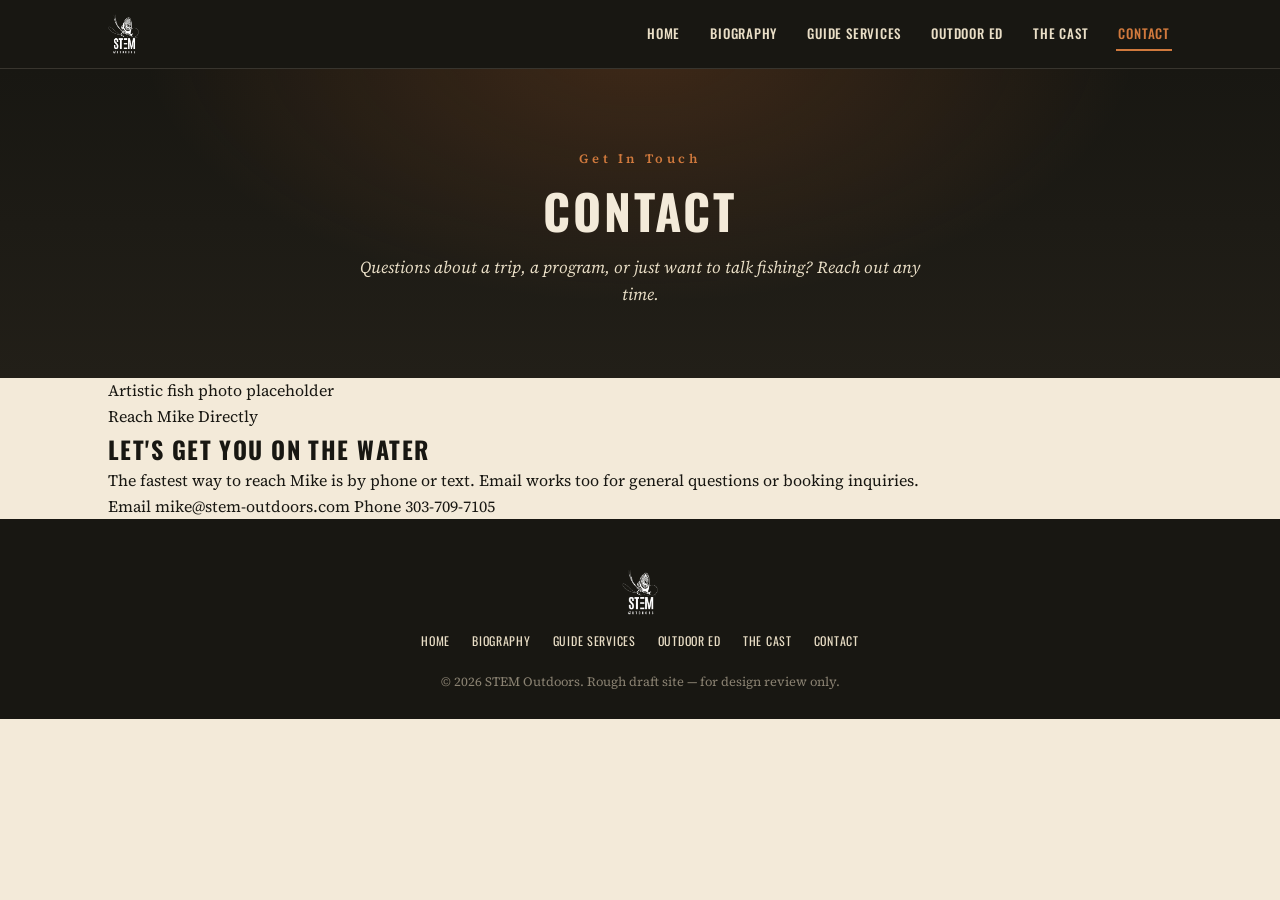
==== contact.html @ bbee6f13 "Add files via upload" ====
<!DOCTYPE html>
<html lang="en">
<head>
<meta charset="UTF-8">
<meta name="viewport" content="width=device-width, initial-scale=1.0">
<title>Contact — STEM Outdoors</title>
<link rel="preconnect" href="https://fonts.googleapis.com">
<link href="https://fonts.googleapis.com/css2?family=Oswald:wght@400;500;600;700&family=Source+Serif+4:ital,wght@0,400;0,600;1,400&display=swap" rel="stylesheet">
<link rel="stylesheet" href="assets/styles.css">
</head>
<body>

<header class="site-nav">
  <nav class="nav">
    <a class="brand" href="index.html#home">
      <img src="assets/logo-white.png" alt="STEM Outdoors logo">
    </a>
    <button class="nav-toggle" aria-label="Toggle menu" onclick="document.querySelector('.nav ul').classList.toggle('open')">&#9776;</button>
    <ul>
      <li><a href="index.html#home">Home</a></li>
      <li><a href="index.html#about">Biography</a></li>
      <li><a href="services.html">Guide Services</a></li>
      <li><a href="outdoor-ed.html">Outdoor Ed</a></li>
      <li><a href="the-cast.html">The Cast</a></li>
      <li><a href="contact.html" class="active">Contact</a></li>
    </ul>
  </nav>
</header>

<section class="page-header">
  <div class="eyebrow">Get In Touch</div>
  <h1>Contact</h1>
  <p>Questions about a trip, a program, or just want to talk fishing? Reach out any time.</p>
</section>

<section class="contact">
  <div class="wrap contact-grid">
    <div class="contact-photo">Artistic fish photo placeholder</div>
    <div class="contact-info">
      <div class="eyebrow">Reach Mike Directly</div>
      <h2>Let's Get You On The Water</h2>
      <p>The fastest way to reach Mike is by phone or text. Email works too for general questions or booking inquiries.</p>
      <div class="contact-methods">
        <a class="contact-method" href="mailto:mike@stem-outdoors.com">
          <span class="label">Email</span>
          <span class="value">mike@stem-outdoors.com</span>
        </a>
        <a class="contact-method" href="tel:3037097105">
          <span class="label">Phone</span>
          <span class="value">303-709-7105</span>
        </a>
      </div>
    </div>
  </div>
</section>

<footer>
  <img src="assets/logo-white.png" alt="STEM Outdoors logo">
  <div class="foot-links">
    <a href="index.html#home">Home</a>
    <a href="index.html#about">Biography</a>
    <a href="services.html">Guide Services</a>
    <a href="outdoor-ed.html">Outdoor Ed</a>
    <a href="the-cast.html">The Cast</a>
    <a href="contact.html">Contact</a>
  </div>
  <div class="fine">&copy; 2026 STEM Outdoors. Rough draft site — for design review only.</div>
</footer>

</body>
</html>
---- assets/styles.css ----
:root{
  --charcoal:#181712;
  --charcoal-2:#221f18;
  --pine:#2e3a2c;
  --pine-dark:#212a20;
  --rust:#b5602a;
  --rust-light:#d0793d;
  --cream:#f3ead9;
  --cream-2:#e9dec6;
  --stone:#8a8272;
  --line:rgba(243,234,217,0.14);
}
*{box-sizing:border-box;margin:0;padding:0;}
html{scroll-behavior:smooth;}
body{
  font-family:'Source Serif 4', Georgia, serif;
  background:var(--cream);
  color:var(--charcoal);
  line-height:1.6;
}
h1,h2,h3,.nav a,.btn,.tag,.foot-links a{
  font-family:'Oswald', 'Arial Narrow', sans-serif;
  text-transform:uppercase;
  letter-spacing:0.06em;
}
a{color:inherit;text-decoration:none;}
img{max-width:100%;display:block;}
.wrap{max-width:1120px;margin:0 auto;padding:0 28px;}

/* NAV */
header.site-nav{
  position:sticky;top:0;z-index:50;
  background:var(--charcoal);
  border-bottom:1px solid var(--line);
}
.nav{
  display:flex;align-items:center;justify-content:space-between;
  padding:14px 28px;max-width:1120px;margin:0 auto;
}
.nav .brand{display:flex;align-items:center;gap:12px;}
.nav .brand img{height:40px;width:auto;}
.nav .brand span{color:var(--cream);font-size:0.95rem;font-weight:600;}
.nav ul{display:flex;gap:26px;list-style:none;}
.nav ul a{
  color:var(--cream-2);font-size:0.82rem;font-weight:500;
  padding:6px 2px;border-bottom:2px solid transparent;
  transition:border-color .2s, color .2s;
}
.nav ul a:hover{color:var(--rust-light);border-color:var(--rust-light);}
.nav ul a.active{color:var(--rust-light);border-color:var(--rust-light);}
.nav ul .disabled{opacity:0.45;pointer-events:none;}
.nav-toggle{display:none;background:none;border:0;color:var(--cream);font-size:1.4rem;cursor:pointer;}

@media (max-width:760px){
  .nav ul{
    position:absolute;top:100%;left:0;right:0;
    flex-direction:column;background:var(--charcoal);
    padding:10px 28px 22px;gap:16px;
    display:none;
  }
  .nav ul.open{display:flex;}
  .nav-toggle{display:block;}
}

/* HERO */
.hero{
  position:relative;
  background:
    radial-gradient(ellipse at 50% -10%, rgba(181,96,42,0.25), transparent 55%),
    linear-gradient(180deg, var(--charcoal) 0%, var(--charcoal-2) 100%);
  color:var(--cream);
  padding:110px 28px 90px;
  overflow:hidden;
  text-align:center;
}
.hero::before{
  content:"";
  position:absolute;inset:0;
  background-image:
    repeating-linear-gradient(0deg, transparent 0 38px, rgba(243,234,217,0.035) 38px 39px),
    repeating-linear-gradient(90deg, transparent 0 38px, rgba(243,234,217,0.035) 38px 39px);
  pointer-events:none;
}
.hero-inner{position:relative;z-index:2;max-width:640px;margin:0 auto;}
.hero-inner img.logo{width:190px;margin:0 auto 26px;}
.hero-inner .kicker{
  color:var(--rust-light);font-size:0.8rem;font-weight:600;
  letter-spacing:0.28em;margin-bottom:14px;
}
.hero-inner h1{
  font-size:clamp(2.1rem,5vw,3.4rem);
  color:var(--cream);font-weight:700;line-height:1.15;margin-bottom:18px;
}
.hero-inner p{
  font-family:'Source Serif 4', serif;
  color:var(--cream-2);font-size:1.08rem;font-style:italic;
  max-width:480px;margin:0 auto 34px;
}
.btn{
  display:inline-block;background:var(--rust);color:var(--cream);
  font-size:0.82rem;font-weight:600;padding:14px 32px;
  border-radius:2px;transition:background .2s;
}
.btn:hover{background:var(--rust-light);}
.btn-outline{
  display:inline-block;background:transparent;color:var(--cream);
  border:1px solid var(--cream-2);
  font-size:0.82rem;font-weight:600;padding:13px 31px;
  border-radius:2px;transition:background .2s, color .2s;
}
.btn-outline:hover{background:var(--cream-2);color:var(--charcoal);}

/* Page header (secondary pages, shorter than home hero) */
.page-header{
  position:relative;
  background:
    radial-gradient(ellipse at 50% -10%, rgba(181,96,42,0.25), transparent 55%),
    linear-gradient(180deg, var(--charcoal) 0%, var(--charcoal-2) 100%);
  color:var(--cream);
  padding:80px 28px 70px;
  text-align:center;
}
.page-header .eyebrow{
  color:var(--rust-light);font-size:0.8rem;font-weight:600;
  letter-spacing:0.28em;margin-bottom:14px;
}
.page-header h1{
  font-size:clamp(2rem,4.5vw,3rem);
  color:var(--cream);font-weight:700;line-height:1.15;margin-bottom:16px;
}
.page-header p{
  font-family:'Source Serif 4', serif;
  color:var(--cream-2);font-size:1.05rem;font-style:italic;
  max-width:560px;margin:0 auto;
}

/* mountain photo divider */
.divider{position:relative;height:300px;overflow:hidden;background:var(--charcoal);}
.divider-photo{
  position:absolute;inset:-2%;
  background-image:url('https://commons.wikimedia.org/wiki/Special:FilePath/Rocky_mountains_banner.jpg');
  background-size:cover;background-position:center 60%;
  filter:grayscale(0.5) sepia(0.12) contrast(1.08) brightness(0.82);
}
.divider::before{
  content:"";position:absolute;top:0;left:0;right:0;height:70px;z-index:2;
  background:linear-gradient(to bottom, var(--charcoal), transparent);
}
.divider::after{
  content:"";position:absolute;bottom:0;left:0;right:0;height:70px;z-index:2;
  background:linear-gradient(to top, var(--cream), transparent);
}
.divider-credit{
  position:absolute;bottom:10px;right:16px;z-index:3;
  font-family:'Oswald',sans-serif;text-transform:none;letter-spacing:0.02em;
  font-size:0.62rem;color:rgba(243,234,217,0.85);
  background:rgba(0,0,0,0.35);padding:4px 9px;border-radius:2px;
}
.divider-credit:hover{color:var(--rust-light);}
@media (max-width:700px){
  .divider{height:190px;}
}

/* ABOUT / BIO */
.about{
  background:var(--cream);
  padding:90px 28px 100px;
}
.about-grid{
  display:grid;grid-template-columns:220px 1fr;gap:56px;align-items:start;
}
.portrait{
  aspect-ratio:4/5;
  background:var(--pine);
  border:6px solid var(--charcoal);
  display:flex;align-items:center;justify-content:center;
  color:var(--cream-2);font-size:0.75rem;text-align:center;padding:16px;
}
.about .eyebrow{
  color:var(--rust);font-size:0.8rem;font-weight:600;
  letter-spacing:0.24em;margin-bottom:10px;
}
.about h2{
  font-size:2rem;color:var(--charcoal);margin-bottom:22px;
}
.about .draft-note{
  display:inline-block;background:var(--cream-2);color:var(--stone);
  font-family:'Source Serif 4',serif;font-style:italic;font-size:0.88rem;
  padding:10px 16px;border-left:3px solid var(--rust);margin-bottom:26px;
}
.about p{margin-bottom:18px;max-width:62ch;color:#2b291f;}
.about .signoff{
  margin-top:30px;font-family:'Oswald',sans-serif;text-transform:none;
  letter-spacing:normal;font-weight:600;color:var(--pine);
}
@media (max-width:700px){
  .about-grid{grid-template-columns:1fr;}
  .portrait{max-width:220px;}
}

/* EXPLORE / PLACEHOLDER PAGES */
.explore{
  background:var(--pine-dark);
  color:var(--cream);
  padding:90px 28px;
}
.explore .head{text-align:center;max-width:600px;margin:0 auto 50px;}
.explore .eyebrow{
  color:var(--rust-light);font-size:0.8rem;font-weight:600;letter-spacing:0.24em;margin-bottom:12px;
}
.explore h2{font-size:1.9rem;margin-bottom:14px;}
.explore .head p{font-family:'Source Serif 4',serif;color:var(--cream-2);font-style:italic;}
.cards{
  display:grid;grid-template-columns:repeat(auto-fit,minmax(220px,1fr));gap:22px;
}
.card{
  background:var(--charcoal-2);
  border:1px solid var(--line);
  padding:30px 24px;
  position:relative;
}
.card.card-link{display:block;transition:border-color .2s, transform .2s;}
.card.card-link:hover{border-color:var(--rust-light);transform:translateY(-2px);}
.card .tag{
  position:absolute;top:16px;right:16px;
  font-size:0.62rem;color:var(--rust-light);
  border:1px solid var(--rust-light);padding:3px 8px;border-radius:2px;
}
.card .tag.tag-live{color:var(--cream);background:var(--rust);border-color:var(--rust);}
.card h3{font-size:1.05rem;color:var(--cream);margin-bottom:10px;}
.card p{font-family:'Source Serif 4',serif;font-size:0.92rem;color:var(--stone);text-transform:none;letter-spacing:normal;}

/* SERVICES PAGE */
.services{
  background:var(--cream);
  padding:90px 28px;
}
.service{
  display:grid;grid-template-columns:1fr 1fr;gap:56px;align-items:center;
  margin-bottom:90px;
}
.service:last-child{margin-bottom:0;}
.service:nth-child(even) .service-media{order:2;}
.service:nth-child(even) .service-content{order:1;}
.service-media img{
  width:100%;height:340px;object-fit:cover;
  border:6px solid var(--charcoal);
}
.service-content .eyebrow{
  color:var(--rust);font-size:0.8rem;font-weight:600;
  letter-spacing:0.24em;margin-bottom:10px;
}
.service-content h2{font-size:1.7rem;color:var(--charcoal);margin-bottom:16px;line-height:1.25;}
.service-content p{margin-bottom:16px;max-width:56ch;color:#2b291f;}
.service-content .booking{
  background:var(--cream-2);border-left:3px solid var(--rust);
  padding:16px 20px;margin:20px 0 24px;font-size:0.95rem;
}
.service-content .booking strong{display:block;font-family:'Oswald',sans-serif;text-transform:uppercase;letter-spacing:0.05em;font-size:0.78rem;color:var(--pine);margin-bottom:6px;}
.service-content .booking a{color:var(--rust);text-decoration:underline;}
.service-actions{display:flex;gap:14px;flex-wrap:wrap;}
.btn-dark{
  display:inline-block;background:var(--charcoal);color:var(--cream);
  font-size:0.82rem;font-weight:600;padding:14px 28px;
  border-radius:2px;transition:background .2s;
}
.btn-dark:hover{background:var(--pine);}
@media (max-width:820px){
  .service{grid-template-columns:1fr;gap:24px;}
  .service:nth-child(even) .service-media{order:0;}
  .service:nth-child(even) .service-content{order:0;}
  .service-media img{height:260px;}
}
.service-media-grid{
  display:grid;grid-template-columns:1fr 1fr;gap:6px;
  border:6px solid var(--charcoal);background:var(--charcoal);
}
.service-media-grid img{width:100%;height:167px;object-fit:cover;display:block;}
@media (max-width:820px){
  .service-media-grid img{height:130px;}
}
.media-placeholder{
  width:100%;height:340px;
  background:var(--pine);border:6px solid var(--charcoal);
  display:flex;align-items:center;justify-content:center;
  color:var(--cream-2);font-size:0.8rem;text-align:center;padding:20px;
  font-family:'Source Serif 4',serif;font-style:italic;
}
@media (max-width:820px){
  .media-placeholder{height:260px;}
}
.service-content .highlight{
  background:var(--cream-2);border-left:3px solid var(--rust);
  padding:14px 20px;margin:18px 0 24px;font-size:0.88rem;
  font-family:'Source Serif 4',serif;font-style:italic;color:#3a3728;
}
.service-content .link-out{color:var(--rust);text-decoration:underline;font-style:normal;}

/* FOOTER */
footer{
  background:var(--charcoal);color:var(--cream-2);
  padding:50px 28px 26px;text-align:center;
}
footer img{height:46px;margin:0 auto 16px;}
footer .foot-links{display:flex;justify-content:center;gap:22px;margin-bottom:22px;flex-wrap:wrap;}
footer .foot-links a{font-size:0.75rem;color:var(--cream-2);}
footer .foot-links a:hover{color:var(--rust-light);}
footer .fine{font-family:'Source Serif 4',serif;text-transform:none;letter-spacing:normal;font-size:0.8rem;color:var(--stone);}
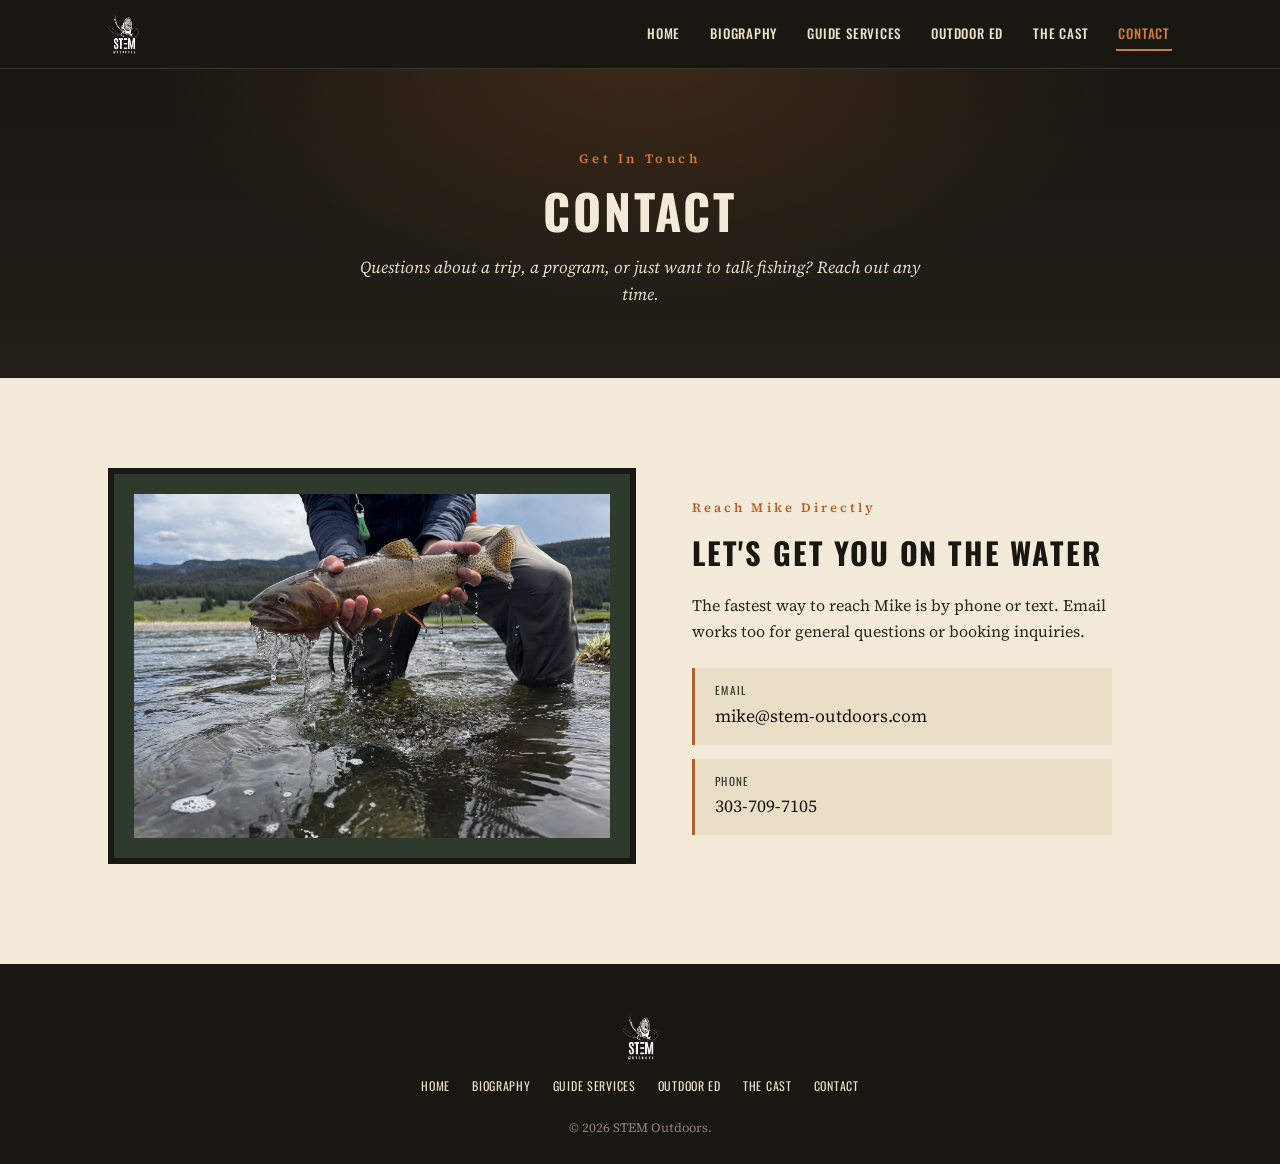
==== commit 2af76904: "Add files via upload" ====
--- a/contact.html
+++ b/contact.html
@@ -35,7 +35,7 @@
 
 <section class="contact">
   <div class="wrap contact-grid">
-    <div class="contact-photo">Artistic fish photo placeholder</div>
+    <img class="contact-photo" src="assets/FishDrip.jpg" alt="Cutthroat trout being released back into a Colorado river">
     <div class="contact-info">
       <div class="eyebrow">Reach Mike Directly</div>
       <h2>Let's Get You On The Water</h2>
@@ -64,7 +64,7 @@
     <a href="the-cast.html">The Cast</a>
     <a href="contact.html">Contact</a>
   </div>
-  <div class="fine">&copy; 2026 STEM Outdoors. Rough draft site — for design review only.</div>
+  <div class="fine">&copy; 2026 STEM Outdoors.</div>
 </footer>
 
 </body>
--- a/assets/styles.css
+++ b/assets/styles.css
@@ -82,7 +82,7 @@
   pointer-events:none;
 }
 .hero-inner{position:relative;z-index:2;max-width:640px;margin:0 auto;}
-.hero-inner img.logo{width:190px;margin:0 auto 26px;}
+.hero-inner img.logo{width:210px;margin:0 auto 26px;}
 .hero-inner .kicker{
   color:var(--rust-light);font-size:0.8rem;font-weight:600;
   letter-spacing:0.28em;margin-bottom:14px;
@@ -175,6 +175,7 @@
   border:6px solid var(--charcoal);
   display:flex;align-items:center;justify-content:center;
   color:var(--cream-2);font-size:0.75rem;text-align:center;padding:16px;
+  width:100%;object-fit:cover;
 }
 .about .eyebrow{
   color:var(--rust);font-size:0.8rem;font-weight:600;
@@ -275,9 +276,12 @@
   display:grid;grid-template-columns:1fr 1fr;gap:6px;
   border:6px solid var(--charcoal);background:var(--charcoal);
 }
-.service-media-grid img{width:100%;height:167px;object-fit:cover;display:block;}
+.service-media-grid img,.service-media-grid video{width:100%;height:167px;object-fit:cover;display:block;background:#000;min-width:0;}
+.service-media-grid:has(video){grid-template-columns:1fr;gap:8px;}
+.service-media-grid video{height:auto;max-height:220px;aspect-ratio:16/9;min-width:0;}
 @media (max-width:820px){
   .service-media-grid img{height:130px;}
+  .service-media-grid video{max-height:200px;}
 }
 .media-placeholder{
   width:100%;height:340px;
@@ -296,6 +300,81 @@
 }
 .service-content .link-out{color:var(--rust);text-decoration:underline;font-style:normal;}
 
+/* THE CAST / TEAM PAGE */
+.team{
+  background:var(--cream);
+  padding:90px 28px 100px;
+}
+.team-grid{
+  display:grid;grid-template-columns:repeat(3,1fr);gap:44px;
+}
+.team-card{text-align:center;}
+.team-portrait{
+  aspect-ratio:4/5;
+  background:var(--pine);
+  border:6px solid var(--charcoal);
+  display:flex;align-items:center;justify-content:center;
+  color:var(--cream-2);font-size:0.75rem;text-align:center;padding:16px;
+  margin-bottom:18px;
+  font-family:'Source Serif 4',serif;font-style:italic;
+}
+.team-card h3{font-size:1.2rem;color:var(--charcoal);margin-bottom:6px;}
+.team-card .role{
+  color:var(--rust);font-size:0.78rem;font-weight:600;
+  letter-spacing:0.18em;text-transform:uppercase;font-family:'Oswald',sans-serif;
+  margin-bottom:14px;
+}
+.team-card .bio-placeholder{
+  background:var(--cream-2);color:var(--stone);
+  font-family:'Source Serif 4',serif;font-style:italic;font-size:0.85rem;
+  padding:14px 16px;border-left:3px solid var(--rust);text-align:left;
+}
+@media (max-width:820px){
+  .team-grid{grid-template-columns:1fr;gap:36px;}
+  .team-portrait{max-width:260px;margin-left:auto;margin-right:auto;}
+}
+
+/* CONTACT PAGE */
+.contact{
+  background:var(--cream);
+  padding:90px 28px 100px;
+}
+.contact-grid{
+  display:grid;grid-template-columns:1.1fr 1fr;gap:56px;align-items:center;
+}
+.contact-photo{
+  aspect-ratio:4/3;
+  width:100%;
+  background:var(--pine);
+  border:6px solid var(--charcoal);
+  display:flex;align-items:center;justify-content:center;
+  color:var(--cream-2);font-size:0.8rem;text-align:center;padding:20px;
+  font-family:'Source Serif 4',serif;font-style:italic;
+  object-fit:cover;
+}
+.contact-info .eyebrow{
+  color:var(--rust);font-size:0.8rem;font-weight:600;
+  letter-spacing:0.24em;margin-bottom:10px;
+}
+.contact-info h2{font-size:1.9rem;color:var(--charcoal);margin-bottom:16px;}
+.contact-info p{margin-bottom:24px;max-width:52ch;color:#2b291f;}
+.contact-methods{display:flex;flex-direction:column;gap:14px;max-width:420px;}
+.contact-method{
+  display:flex;flex-direction:column;gap:2px;
+  background:var(--cream-2);border-left:3px solid var(--rust);
+  padding:14px 20px;transition:background .2s;
+}
+.contact-method:hover{background:#e0d4b8;}
+.contact-method .label{
+  font-family:'Oswald',sans-serif;text-transform:uppercase;letter-spacing:0.12em;
+  font-size:0.7rem;color:var(--pine);
+}
+.contact-method .value{font-family:'Source Serif 4',serif;font-size:1.1rem;color:var(--charcoal);}
+@media (max-width:700px){
+  .contact-grid{grid-template-columns:1fr;}
+  .contact-photo{max-width:280px;margin:0 auto;}
+}
+
 /* FOOTER */
 footer{
   background:var(--charcoal);color:var(--cream-2);
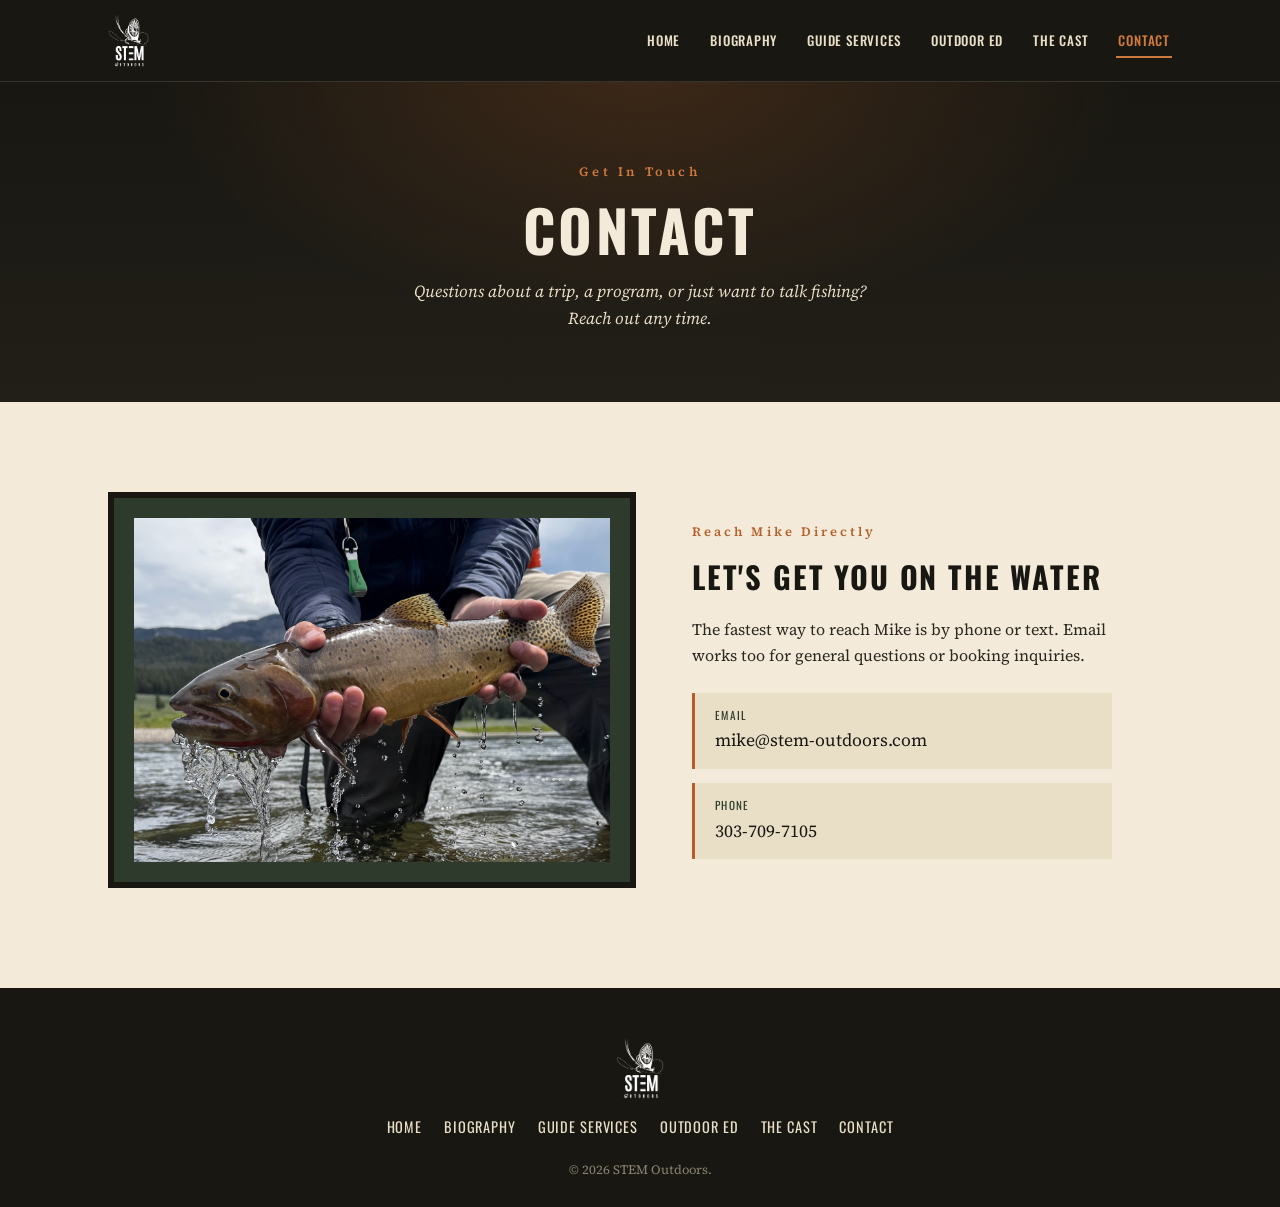
==== commit 4b08c2db: "Line-break contact page subheading" ====
--- a/contact.html
+++ b/contact.html
@@ -30,7 +30,7 @@
 <section class="page-header">
   <div class="eyebrow">Get In Touch</div>
   <h1>Contact</h1>
-  <p>Questions about a trip, a program, or just want to talk fishing? Reach out any time.</p>
+  <p>Questions about a trip, a program, or just want to talk fishing?<br>Reach out any time.</p>
 </section>
 
 <section class="contact">
--- a/assets/styles.css
+++ b/assets/styles.css
@@ -38,7 +38,7 @@
   padding:14px 28px;max-width:1120px;margin:0 auto;
 }
 .nav .brand{display:flex;align-items:center;gap:12px;}
-.nav .brand img{height:40px;width:auto;}
+.nav .brand img{height:53px;width:auto;}
 .nav .brand span{color:var(--cream);font-size:0.95rem;font-weight:600;}
 .nav ul{display:flex;gap:26px;list-style:none;}
 .nav ul a{
@@ -82,14 +82,15 @@
   pointer-events:none;
 }
 .hero-inner{position:relative;z-index:2;max-width:640px;margin:0 auto;}
-.hero-inner img.logo{width:210px;margin:0 auto 26px;}
+.hero-inner img.logo{width:231px;margin:0 auto 26px;}
 .hero-inner .kicker{
   color:var(--rust-light);font-size:0.8rem;font-weight:600;
   letter-spacing:0.28em;margin-bottom:14px;
 }
 .hero-inner h1{
-  font-size:clamp(2.1rem,5vw,3.4rem);
-  color:var(--cream);font-weight:700;line-height:1.15;margin-bottom:18px;
+  font-size:clamp(1.9rem,4.2vw,3rem);
+  color:var(--cream);font-weight:500;line-height:1.3;margin-bottom:18px;
+  text-transform:none;letter-spacing:0.01em;
 }
 .hero-inner p{
   font-family:'Source Serif 4', serif;
@@ -125,7 +126,7 @@
   letter-spacing:0.28em;margin-bottom:14px;
 }
 .page-header h1{
-  font-size:clamp(2rem,4.5vw,3rem);
+  font-size:clamp(2.4rem,5.4vw,3.6rem);
   color:var(--cream);font-weight:700;line-height:1.15;margin-bottom:16px;
 }
 .page-header p{
@@ -135,12 +136,12 @@
 }
 
 /* mountain photo divider */
-.divider{position:relative;height:300px;overflow:hidden;background:var(--charcoal);}
+.divider{position:relative;height:460px;overflow:hidden;background:var(--charcoal);}
 .divider-photo{
   position:absolute;inset:-2%;
-  background-image:url('https://commons.wikimedia.org/wiki/Special:FilePath/Rocky_mountains_banner.jpg');
-  background-size:cover;background-position:center 60%;
-  filter:grayscale(0.5) sepia(0.12) contrast(1.08) brightness(0.82);
+  background-image:url('CanyonSunset.jpg');
+  background-size:cover;background-position:center 25%;
+  filter:contrast(1.03) brightness(1.02);
 }
 .divider::before{
   content:"";position:absolute;top:0;left:0;right:0;height:70px;z-index:2;
@@ -158,7 +159,7 @@
 }
 .divider-credit:hover{color:var(--rust-light);}
 @media (max-width:700px){
-  .divider{height:190px;}
+  .divider{height:300px;}
 }
 
 /* ABOUT / BIO */
@@ -170,12 +171,8 @@
   display:grid;grid-template-columns:220px 1fr;gap:56px;align-items:start;
 }
 .portrait{
-  aspect-ratio:4/5;
-  background:var(--pine);
-  border:6px solid var(--charcoal);
-  display:flex;align-items:center;justify-content:center;
-  color:var(--cream-2);font-size:0.75rem;text-align:center;padding:16px;
-  width:100%;object-fit:cover;
+  border:9px solid var(--charcoal);
+  width:100%;height:auto;display:block;
 }
 .about .eyebrow{
   color:var(--rust);font-size:0.8rem;font-weight:600;
@@ -380,8 +377,8 @@
   background:var(--charcoal);color:var(--cream-2);
   padding:50px 28px 26px;text-align:center;
 }
-footer img{height:46px;margin:0 auto 16px;}
+footer img{height:61px;margin:0 auto 16px;}
 footer .foot-links{display:flex;justify-content:center;gap:22px;margin-bottom:22px;flex-wrap:wrap;}
-footer .foot-links a{font-size:0.75rem;color:var(--cream-2);}
+footer .foot-links a{font-size:0.9rem;color:var(--cream-2);}
 footer .foot-links a:hover{color:var(--rust-light);}
 footer .fine{font-family:'Source Serif 4',serif;text-transform:none;letter-spacing:normal;font-size:0.8rem;color:var(--stone);}
